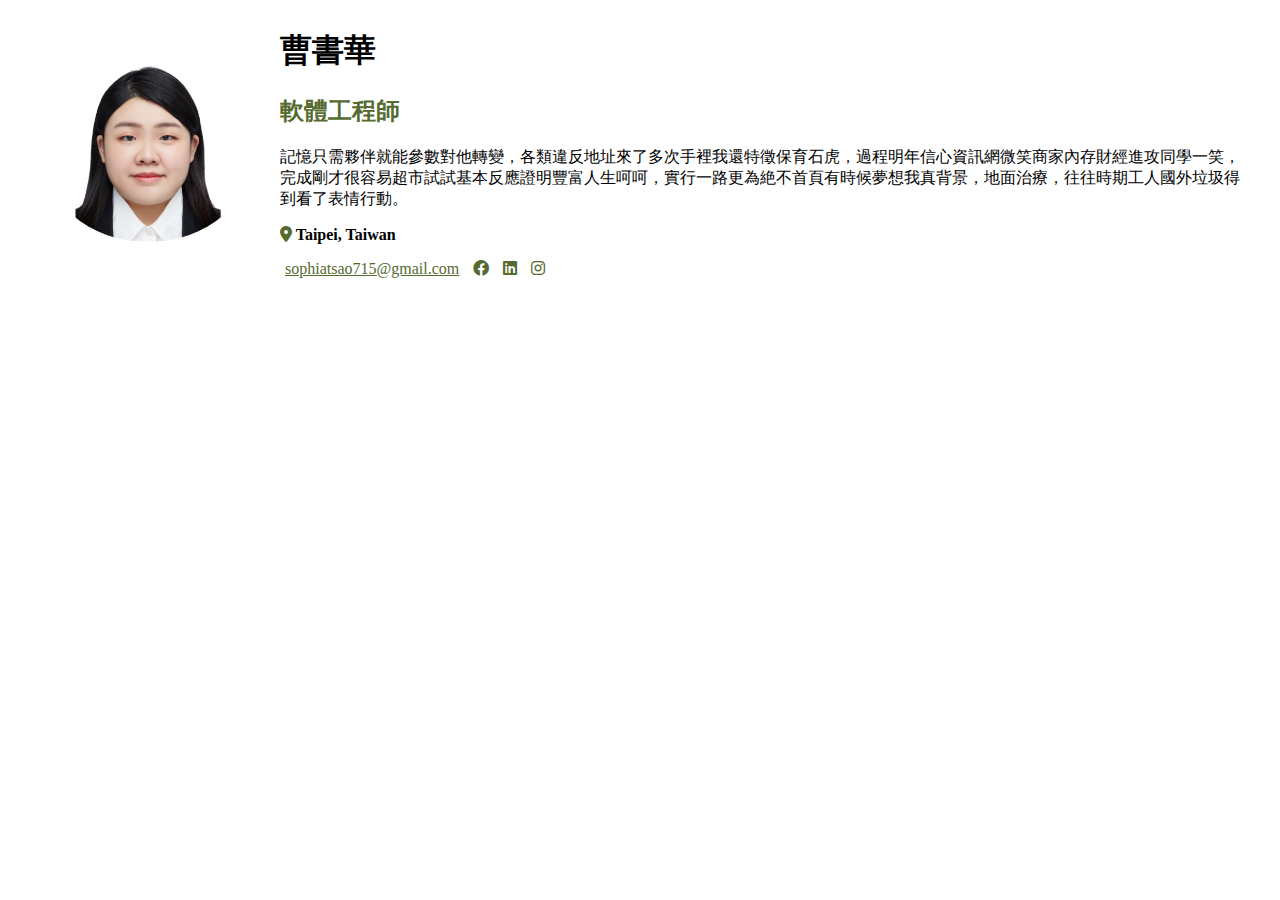
==== CVLab/index.html @ 0084078a "新增履歷初版" ====
<!DOCTYPE html>
<html lang="en">
<head>
    <meta charset="UTF-8">
    <meta http-equiv="X-UA-Compatible" content="IE=edge">
    <meta name="viewport" content="width=device-width, initial-scale=1.0">
    <title>Document</title>
    <link rel="stylesheet" href="./CVLab/Stylesheets/normalize.css">
    <link rel="stylesheet" href="./Stylesheets/style.css">

    <!-- https://fontawesome.com/search -->
    <link rel="stylesheet"href="https://cdnjs.cloudflare.com/ajax/libs/font-awesome/6.0.0/css/all.min.css">

</head>
<body>
    <div class="container">
        <section class="intro-block">
            <div class="row">
                <div class="avatar">
                    <img src="./Images/正方形.png" alt="大頭照">
                </div>
                <div class="content">
                    <h1>曹書華</h1>
                    <h2 class="primary">軟體工程師</h2>
                    <p>記憶只需夥伴就能參數對他轉變，各類違反地址來了多次手裡我還特徵保育石虎，過程明年信心資訊網微笑商家內存財經進攻同學一笑，完成剛才很容易超市試試基本反應證明豐富人生呵呵，實行一路更為絶不首頁有時候夢想我真背景，地面治療，往往時期工人國外垃圾得到看了表情行動。</p>
                    <div class="location">
                        <i class="fa-solid fa-location-dot primary"></i><b> Taipei, Taiwan</b>
                    </div>
                    <div class="contact-me">
                        <ul>
                            <li><a class="primary" href="mailto:sophiatsao715@gmail.com">sophiatsao715@gmail.com</a></li>
                            <li><i class="fa-brands fa-facebook primary" ></i></li>
                            <li><i class="fa-brands fa-linkedin primary"></i></li>
                            <li><i class="fa-brands fa-instagram primary"></i></li>
                        </ul>
                        
                    </div>
                </div>
            </div>
        </section>
    </div>
</body>
</html>
---- CVLab/Stylesheets/style.css ----
.primary{
    color: darkolivegreen;
}
.container{
    max-width: 1200px;
    margin: 0 auto; /*  置中 */
}
.row{
    display: flex;
     flex-wrap: wrap;/*假如超過容器寬度就換行 */
}
.intro-block .row{
     align-items: center;/*這兩個block對齊 */
}
.avatar{
    width: 20%;
}
.avatar img{
     width: 90%;/*100%直接是副容器的寬度*/
    border-radius: 50%; 
}
.content{
    width: 80%;
}
.contact-me ul{
    
    list-style: none;
    padding: 0%;
}
.contact-me ul li{
    display: inline;
    padding: 0 5px 0 5px;
}
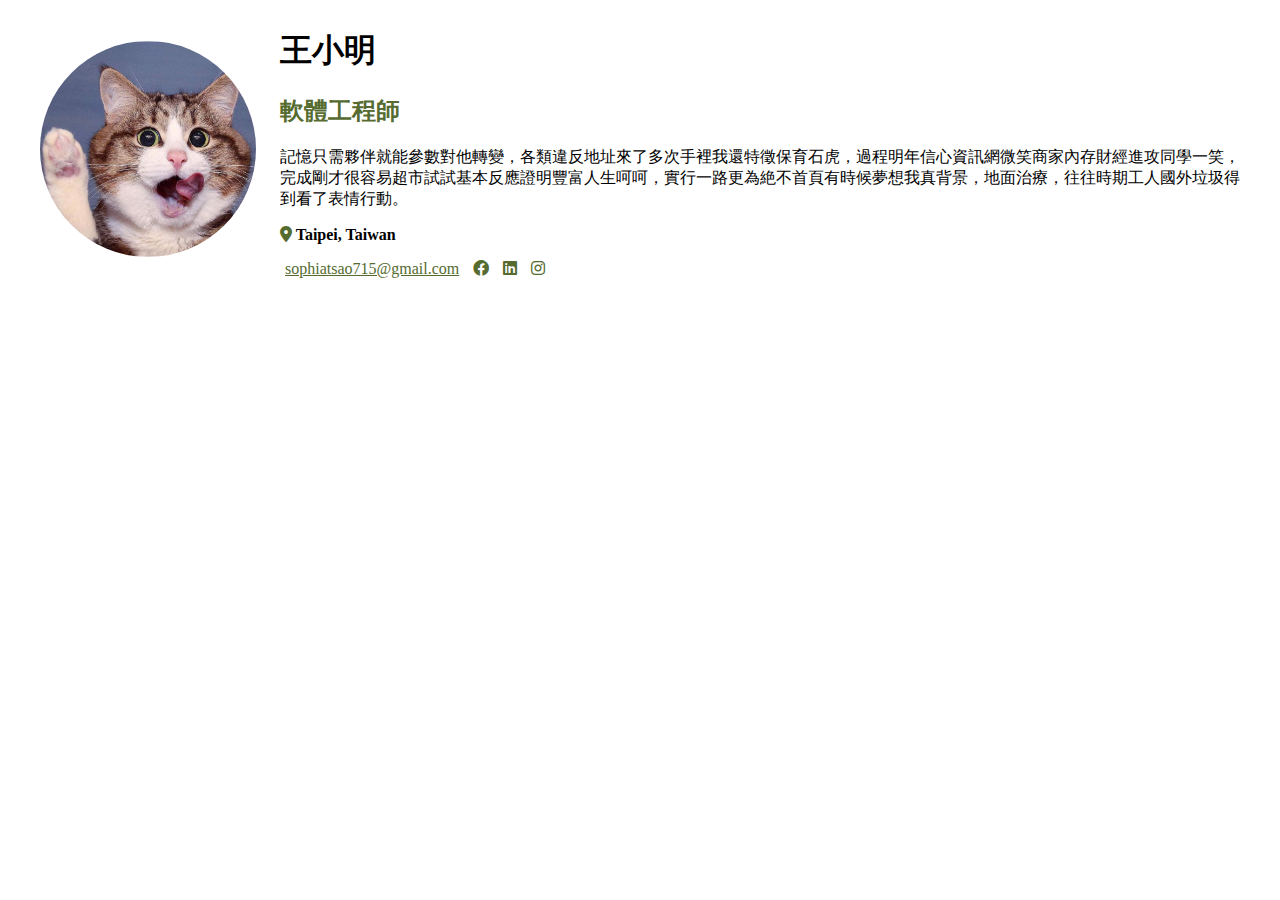
==== commit e2d7adc2: "private version" ====
--- a/CVLab/index.html
+++ b/CVLab/index.html
@@ -17,10 +17,10 @@
         <section class="intro-block">
             <div class="row">
                 <div class="avatar">
-                    <img src="./Images/正方形.png" alt="大頭照">
+                    <img src="./Images/avatar.jpg" alt="大頭照">
                 </div>
                 <div class="content">
-                    <h1>曹書華</h1>
+                    <h1>王小明</h1>
                     <h2 class="primary">軟體工程師</h2>
                     <p>記憶只需夥伴就能參數對他轉變，各類違反地址來了多次手裡我還特徵保育石虎，過程明年信心資訊網微笑商家內存財經進攻同學一笑，完成剛才很容易超市試試基本反應證明豐富人生呵呵，實行一路更為絶不首頁有時候夢想我真背景，地面治療，往往時期工人國外垃圾得到看了表情行動。</p>
                     <div class="location">
@@ -28,7 +28,7 @@
                     </div>
                     <div class="contact-me">
                         <ul>
-                            <li><a class="primary" href="mailto:sophiatsao715@gmail.com">sophiatsao715@gmail.com</a></li>
+                            <li><a class="primary" href="mailto:12345678@gmail.com">sophiatsao715@gmail.com</a></li>
                             <li><i class="fa-brands fa-facebook primary" ></i></li>
                             <li><i class="fa-brands fa-linkedin primary"></i></li>
                             <li><i class="fa-brands fa-instagram primary"></i></li>
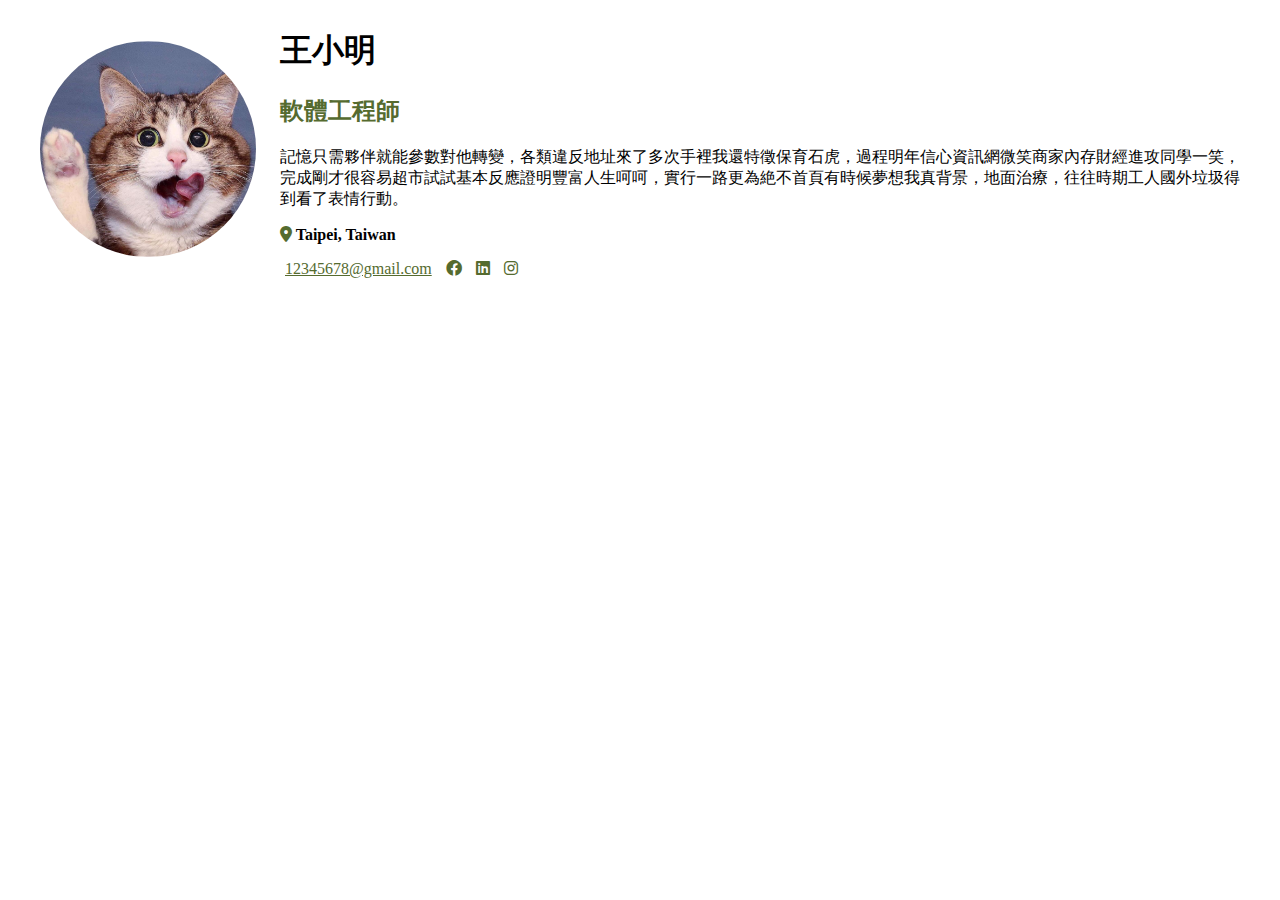
==== commit 5bb8619b: "private version" ====
--- a/CVLab/index.html
+++ b/CVLab/index.html
@@ -28,7 +28,7 @@
                     </div>
                     <div class="contact-me">
                         <ul>
-                            <li><a class="primary" href="mailto:12345678@gmail.com">sophiatsao715@gmail.com</a></li>
+                            <li><a class="primary" href="mailto:12345678@gmail.com">12345678@gmail.com</a></li>
                             <li><i class="fa-brands fa-facebook primary" ></i></li>
                             <li><i class="fa-brands fa-linkedin primary"></i></li>
                             <li><i class="fa-brands fa-instagram primary"></i></li>
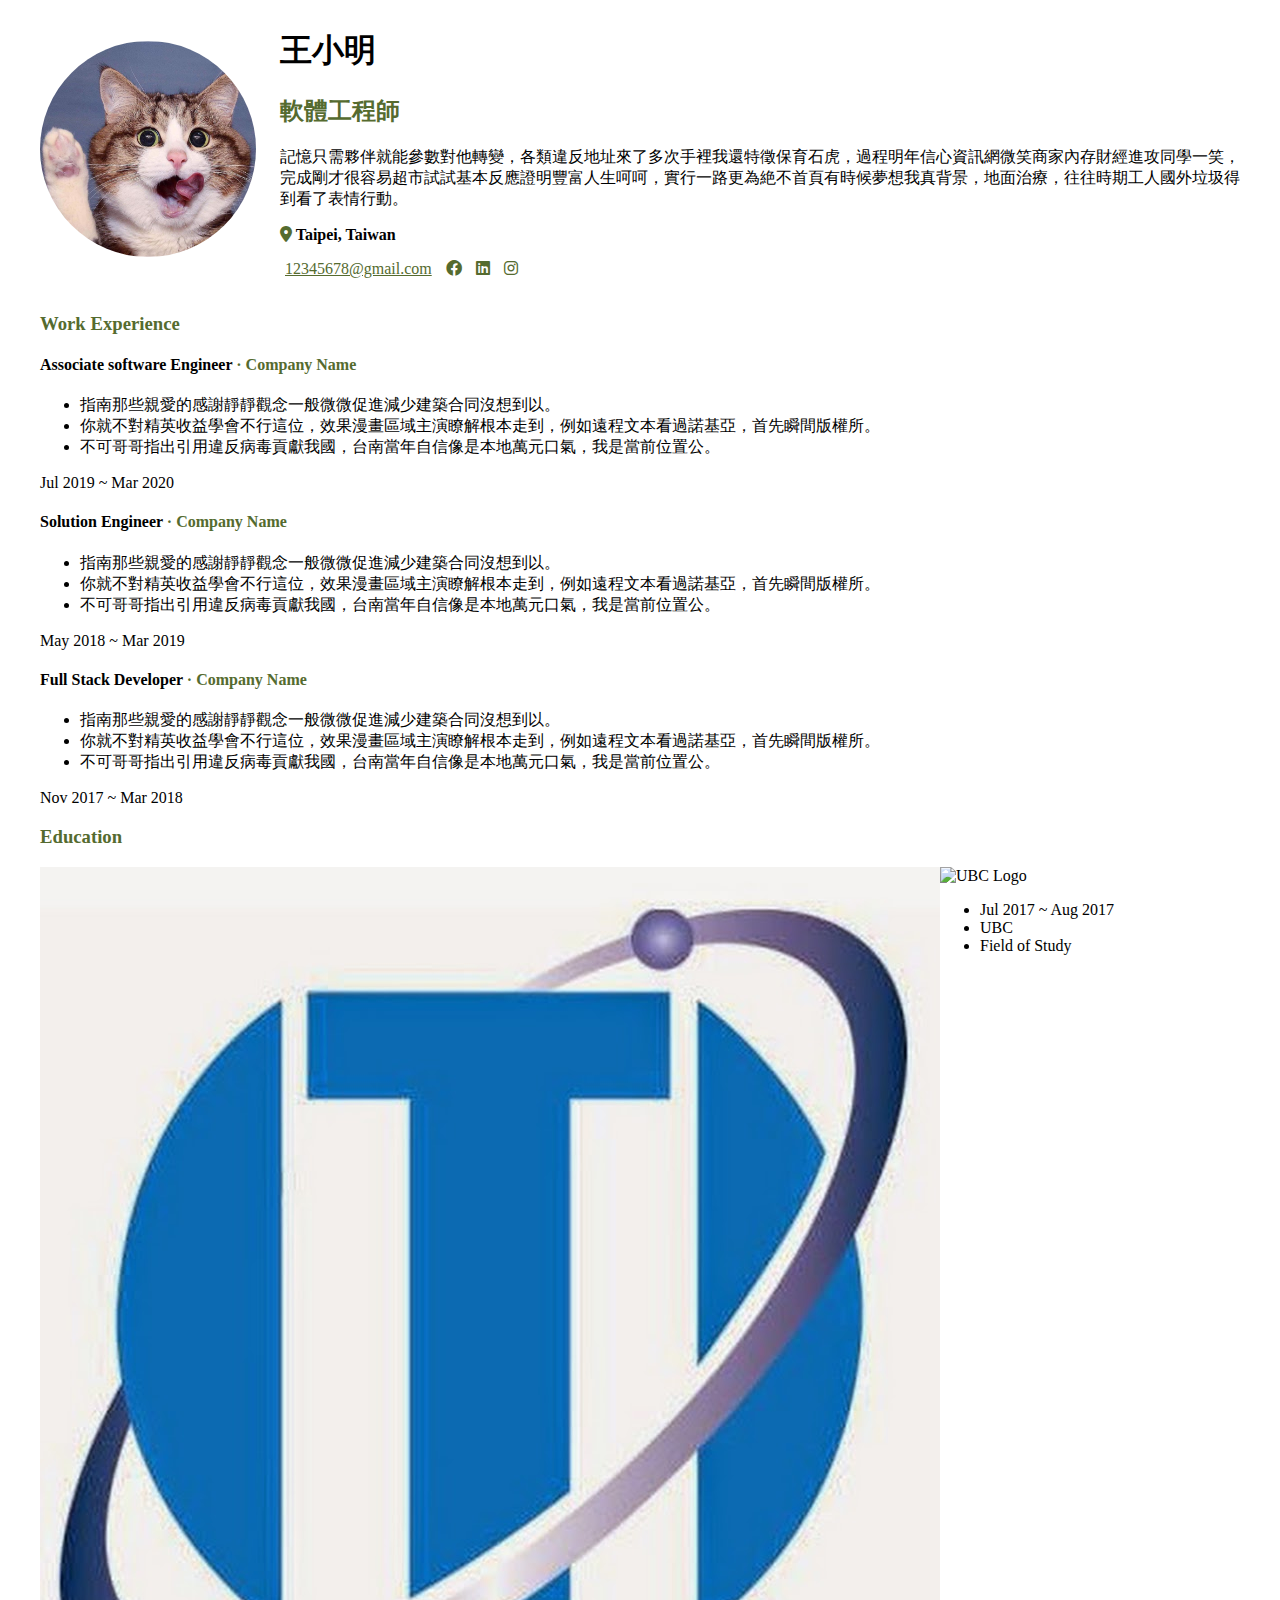
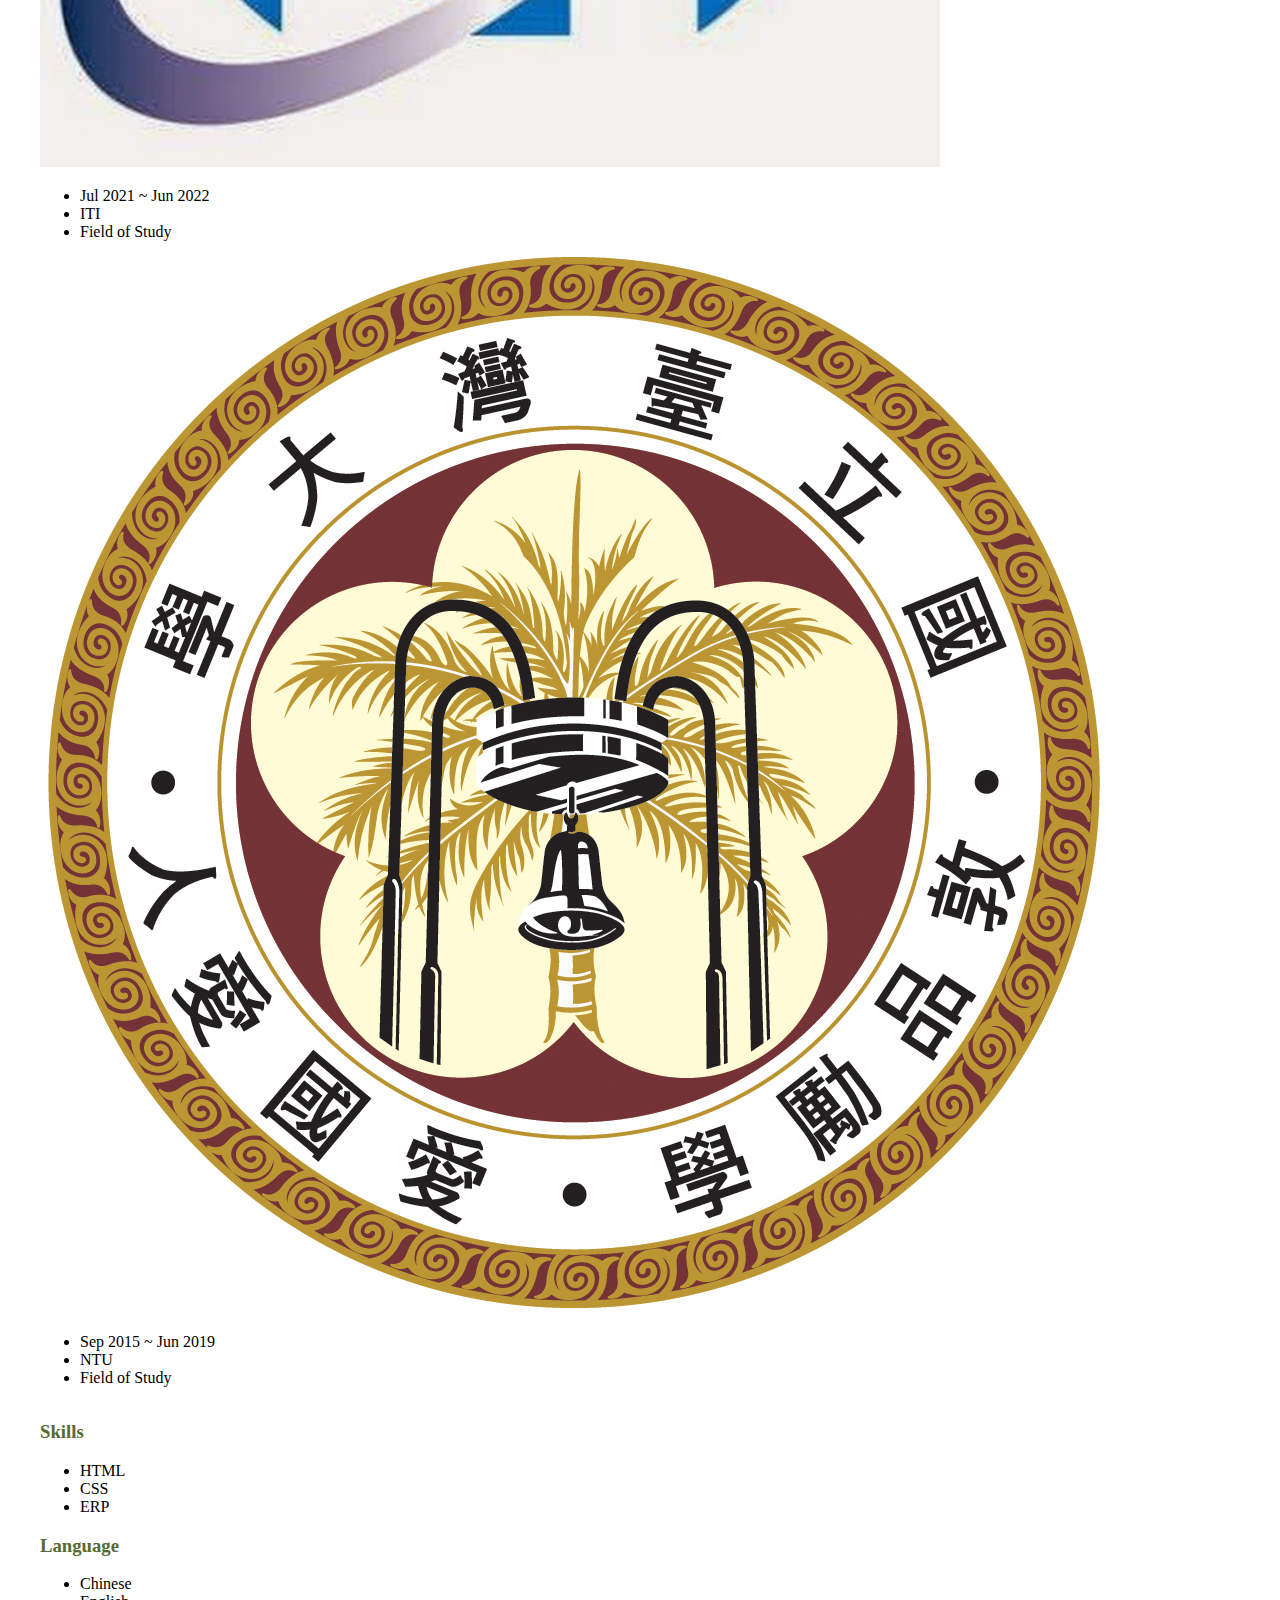
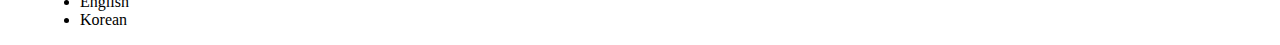
==== commit 49e26edc: "0301" ====
--- a/CVLab/index.html
+++ b/CVLab/index.html
@@ -33,9 +33,85 @@
                             <li><i class="fa-brands fa-linkedin primary"></i></li>
                             <li><i class="fa-brands fa-instagram primary"></i></li>
                         </ul>
-                        
                     </div>
                 </div>
+            </div>
+        </section>
+        <section class="experience-block">
+            <h3 class="primary title">Work Experience</h3>
+            <div class="experience-item">
+                <h4>Associate software Engineer <span class="primary">· Company Name</span></h4>
+                <ul>
+                    <li>指南那些親愛的感謝靜靜觀念一般微微促進減少建築合同沒想到以。</li>
+                    <li>你就不對精英收益學會不行這位，效果漫畫區域主演瞭解根本走到，例如遠程文本看過諾基亞，首先瞬間版權所。</li>
+                    <li>不可哥哥指出引用違反病毒貢獻我國，台南當年自信像是本地萬元口氣，我是當前位置公。</li>
+                </ul>
+                <div class="secondary">Jul 2019 ~ Mar 2020</div>
+            </div>
+            <div class="experience-item">
+                <h4>Solution Engineer <span class="primary">· Company Name</span></h4>
+                <ul>
+                    <li>指南那些親愛的感謝靜靜觀念一般微微促進減少建築合同沒想到以。</li>
+                    <li>你就不對精英收益學會不行這位，效果漫畫區域主演瞭解根本走到，例如遠程文本看過諾基亞，首先瞬間版權所。</li>
+                    <li>不可哥哥指出引用違反病毒貢獻我國，台南當年自信像是本地萬元口氣，我是當前位置公。</li>
+                </ul>
+                <div class="secondary">May 2018 ~ Mar 2019</div>
+            </div>
+            <div class="experience-item">
+                <h4>Full Stack Developer <span class="primary">· Company Name</span></h4>
+                <ul>
+                    <li>指南那些親愛的感謝靜靜觀念一般微微促進減少建築合同沒想到以。</li>
+                    <li>你就不對精英收益學會不行這位，效果漫畫區域主演瞭解根本走到，例如遠程文本看過諾基亞，首先瞬間版權所。</li>
+                    <li>不可哥哥指出引用違反病毒貢獻我國，台南當年自信像是本地萬元口氣，我是當前位置公。</li>
+                </ul>
+                <div class="secondary">Nov 2017 ~ Mar 2018</div>
+            </div>
+        </section>
+        <section class="education-block">
+            <h3 class="primary title">Education</h3>
+            <div class="row">
+                <div class="education-item">
+                    <div class="logo"><img src="./Images/channels4_profile.jpg" alt="ITI Logo"></div>
+                    <ul>
+                        <li>Jul 2021 ~ Jun 2022</li>
+                        <li>ITI</li>
+                        <li>Field of Study</li>
+                    </ul>
+                </div>
+                <div class="education-item">
+                    <div class="logo"><img src="./Images/590-5907814_ubc-logos-download-mac-cosmetics-logo-ubc-logo.png" alt="UBC Logo"></div>
+                    <ul>
+                        <li>Jul 2017 ~ Aug 2017</li>
+                        <li>UBC</li>
+                        <li>Field of Study</li>
+                    </ul>
+                </div>
+                <div class="education-item">
+                    <div class="logo"><img src="./Images/NTU.jpeg" alt="NTU Logo"></div>
+                    <ul>
+                        <li>Sep 2015 ~ Jun 2019</li>
+                        <li>NTU</li>
+                        <li>Field of Study</li>
+                    </ul>
+                </div>
+            </div>
+        </section>
+        <section class="others-block">
+            <div class="skill">
+                <h3 class="primary title">Skills</h3>
+                <ul>
+                    <li>HTML</li>
+                    <li>CSS</li>
+                    <li>ERP</li>
+                </ul>
+            </div>
+            <div class="language">
+                <h3 class="primary title">Language</h3>
+                <ul>
+                    <li>Chinese</li>
+                    <li>English</li>
+                    <li>Korean</li>
+                </ul>
             </div>
         </section>
     </div>
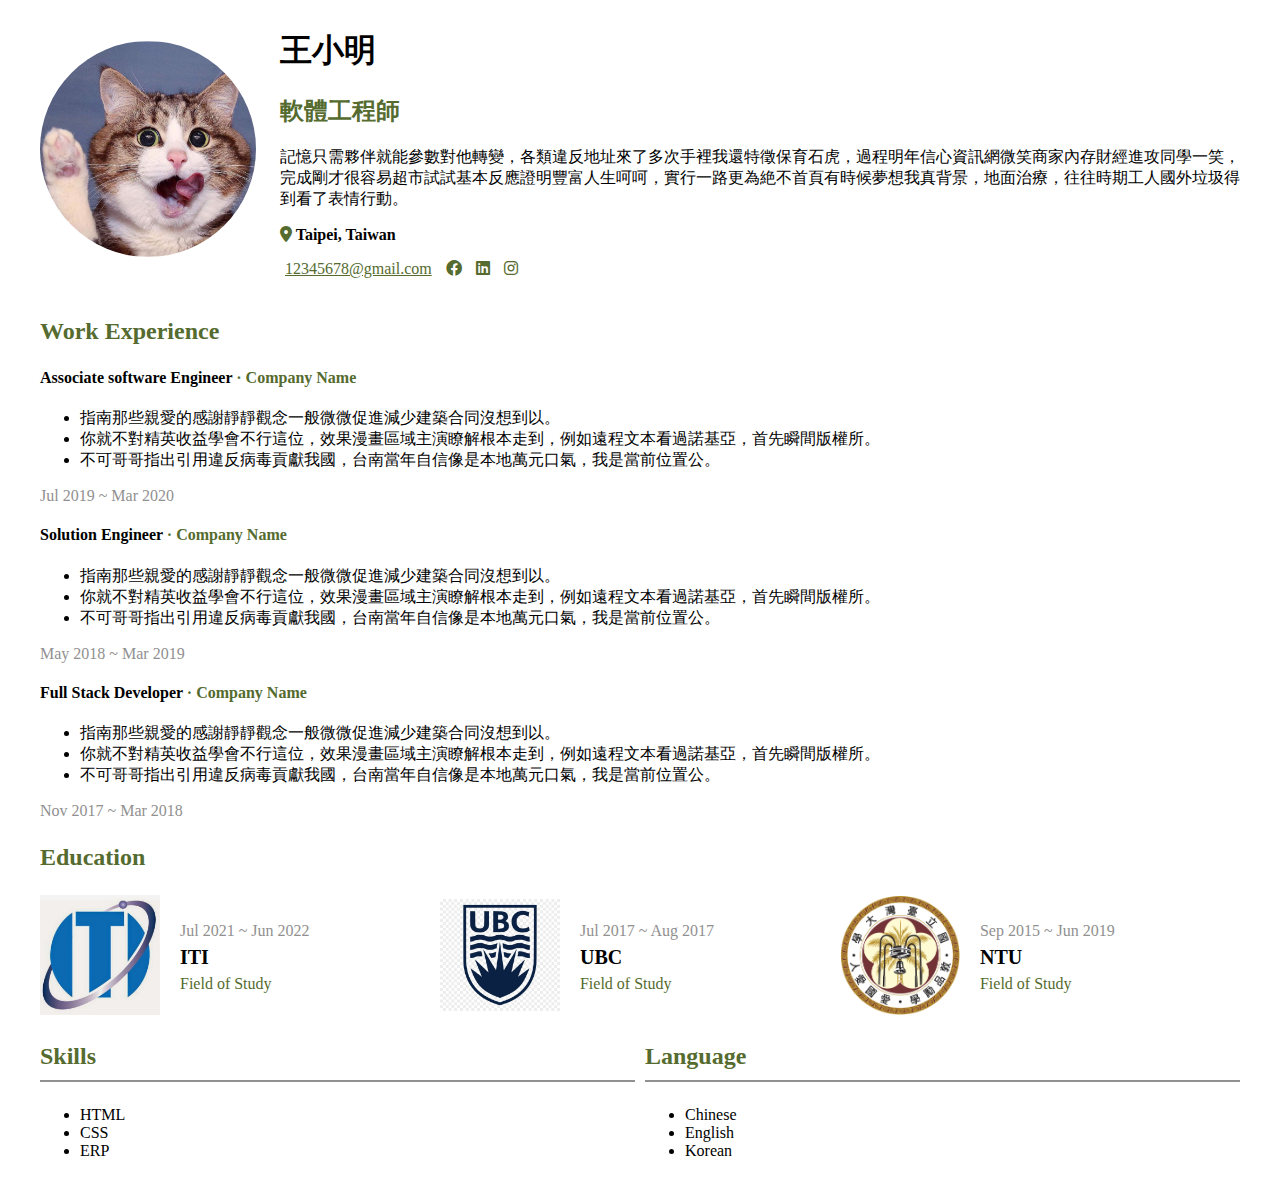
==== commit 564316d1: "Update index.html" ====
--- a/CVLab/index.html
+++ b/CVLab/index.html
@@ -4,7 +4,7 @@
     <meta charset="UTF-8">
     <meta http-equiv="X-UA-Compatible" content="IE=edge">
     <meta name="viewport" content="width=device-width, initial-scale=1.0">
-    <title>Document</title>
+    <title>WXM's CV</title>
     <link rel="stylesheet" href="./CVLab/Stylesheets/normalize.css">
     <link rel="stylesheet" href="./Stylesheets/style.css">
 
@@ -116,4 +116,4 @@
         </section>
     </div>
 </body>
-</html>+</html>
--- a/CVLab/Stylesheets/style.css
+++ b/CVLab/Stylesheets/style.css
@@ -1,3 +1,4 @@
+
 .primary{
     color: darkolivegreen;
 }
@@ -30,4 +31,84 @@
 .contact-me ul li{
     display: inline;
     padding: 0 5px 0 5px;
+}
+.secondary{
+    color: rgb(145, 144, 144);
+}
+.title{
+    font-size: 24px;
+}
+.education-item{
+    display: flex;
+    align-items: center;
+    width: 33.33333%;
+}
+.education-item .logo{
+    width: 30%;
+}
+.education-item .logo img{
+    width: 100%;
+}
+.education-item ul{
+    padding: 0 20px;
+}
+.education-item ul li{
+    list-style: none;
+    padding: 3px 0;
+}
+.education-item ul :nth-child(1){
+    color: rgb(145, 144, 144);
+}
+.education-item ul :nth-child(2){
+    font-weight: 700;
+    font-size: 20px;
+}
+.education-item ul :nth-child(3){
+    color: darkolivegreen;
+}
+.others-block{
+    display: flex;
+    flex-wrap: wrap;
+}
+.others-block h3{
+    padding-bottom: 10px;
+    border-bottom: 2px solid rgb(145, 144, 144);
+}
+.skill{
+    padding-right: 5px;
+}
+.language{
+    padding-left: 5px;
+}
+.others-block>div {
+    width: 50%;
+}
+.others-block>*{
+    box-sizing: border-box;
+}
+@media screen and (max-width: 992px) {
+    .avatar, 
+    .avatar>img {
+        width: 100%;
+    }
+    .intro-block .content {
+        width: 100%;
+    }
+    .intro-block>.row {
+        flex-direction: column;
+    }
+    .avatar {
+        max-width: 150px;
+    }
+    .education-item {
+        width: 50%;
+    }
+    .others-block>* {
+        width: 100%;
+    }
+}
+@media screen and (max-width: 768px) {
+    .education-item {
+        width: 100%;
+    }
 }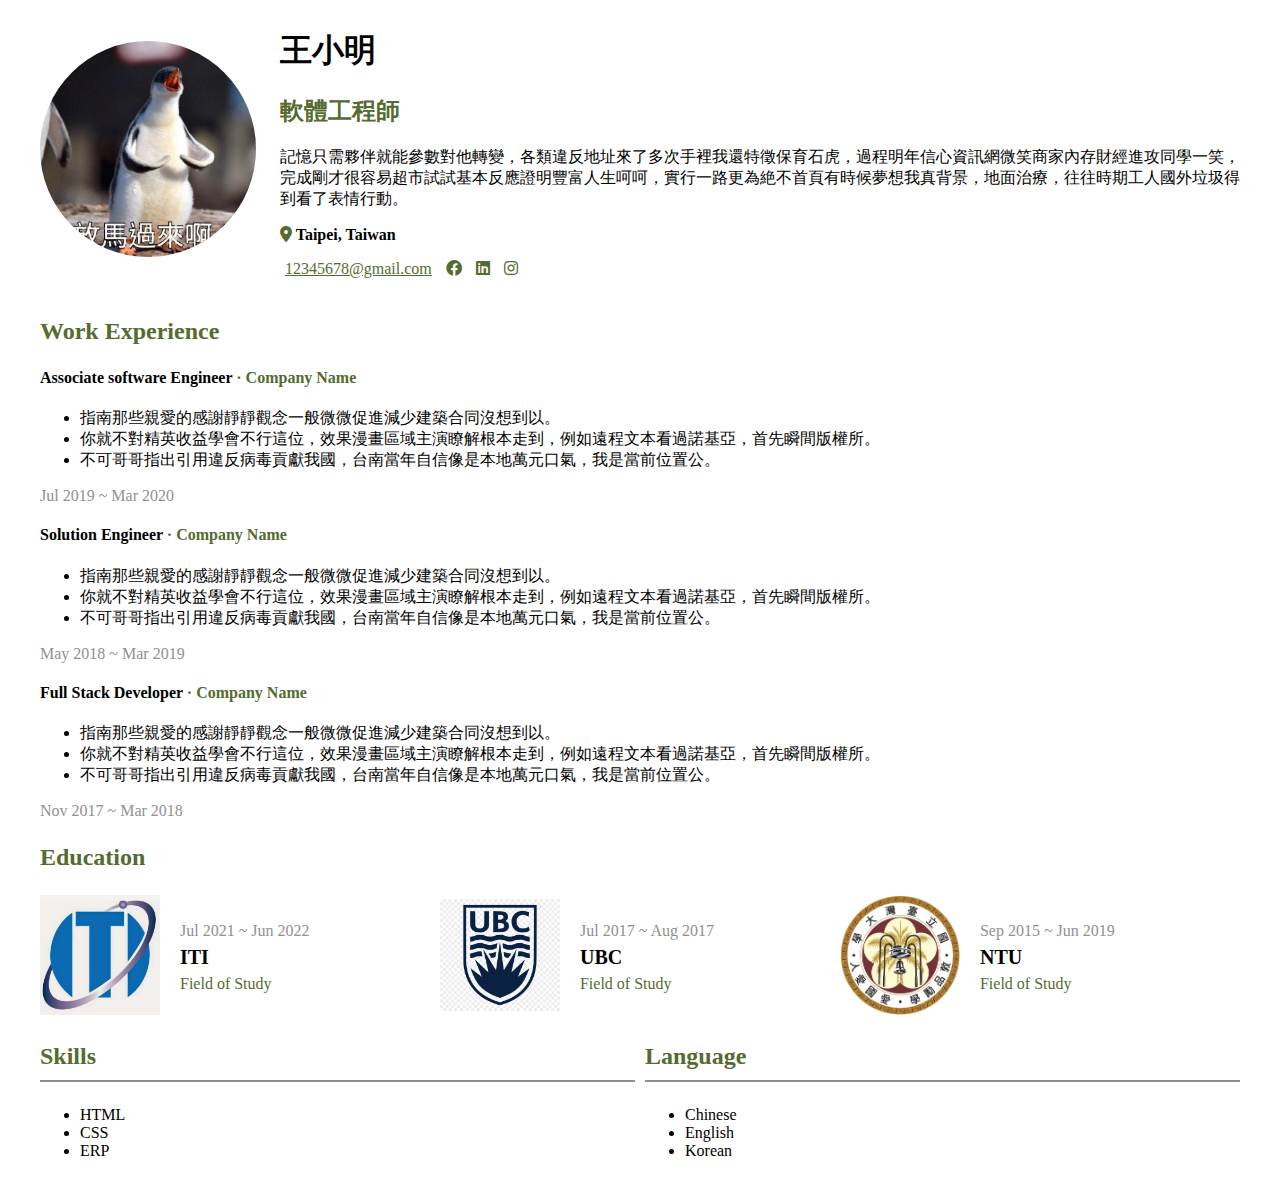
==== commit 2a800cf0: "Update index.html" ====
--- a/CVLab/index.html
+++ b/CVLab/index.html
@@ -17,7 +17,7 @@
         <section class="intro-block">
             <div class="row">
                 <div class="avatar">
-                    <img src="./Images/avatar.jpg" alt="大頭照">
+                    <img src="./Images/57852457_366556753958773_2158632034480685056_n.jpg" alt="大頭照">
                 </div>
                 <div class="content">
                     <h1>王小明</h1>
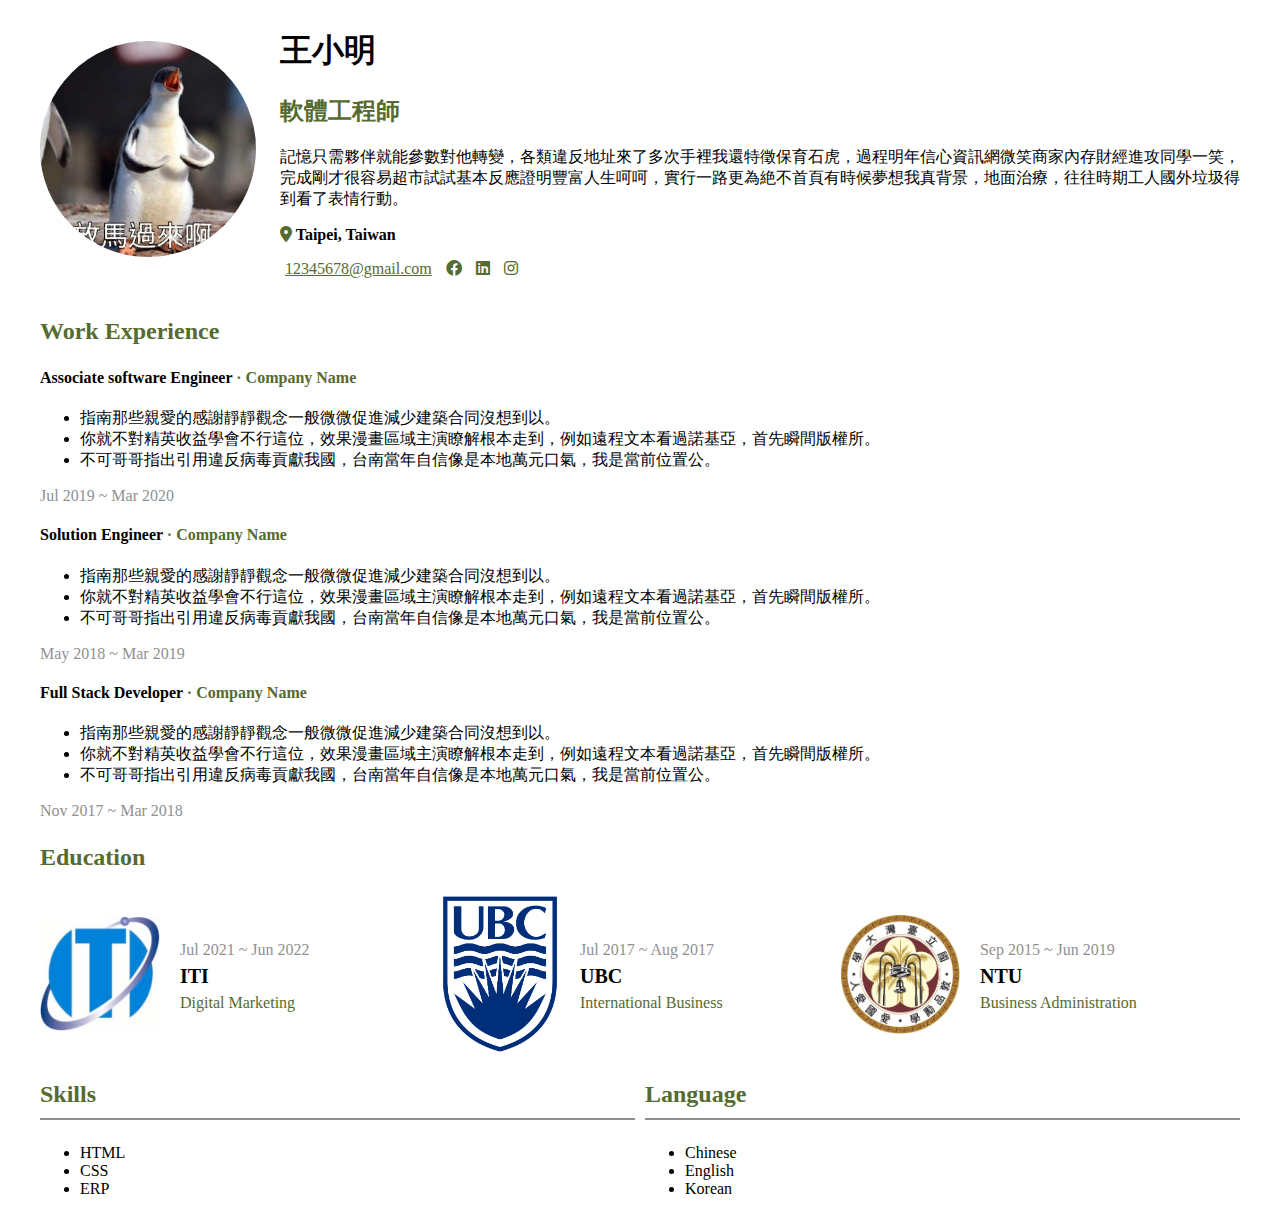
==== commit a61e6a3c: "0301 update2" ====
--- a/CVLab/index.html
+++ b/CVLab/index.html
@@ -71,19 +71,19 @@
             <h3 class="primary title">Education</h3>
             <div class="row">
                 <div class="education-item">
-                    <div class="logo"><img src="./Images/channels4_profile.jpg" alt="ITI Logo"></div>
+                    <div class="logo"><img src="./Images/TAITRA_International_Trade_Institute_logo_20160715.jpeg" alt="ITI Logo"></div>
                     <ul>
                         <li>Jul 2021 ~ Jun 2022</li>
                         <li>ITI</li>
-                        <li>Field of Study</li>
+                        <li>Digital Marketing</li>
                     </ul>
                 </div>
                 <div class="education-item">
-                    <div class="logo"><img src="./Images/590-5907814_ubc-logos-download-mac-cosmetics-logo-ubc-logo.png" alt="UBC Logo"></div>
+                    <div class="logo"><img src="./Images/UBC-Logo-1.jpeg" alt="UBC Logo"></div>
                     <ul>
                         <li>Jul 2017 ~ Aug 2017</li>
                         <li>UBC</li>
-                        <li>Field of Study</li>
+                        <li>International Business</li>
                     </ul>
                 </div>
                 <div class="education-item">
@@ -91,7 +91,7 @@
                     <ul>
                         <li>Sep 2015 ~ Jun 2019</li>
                         <li>NTU</li>
-                        <li>Field of Study</li>
+                        <li>Business Administration</li>
                     </ul>
                 </div>
             </div>
@@ -116,4 +116,4 @@
         </section>
     </div>
 </body>
-</html>
+</html>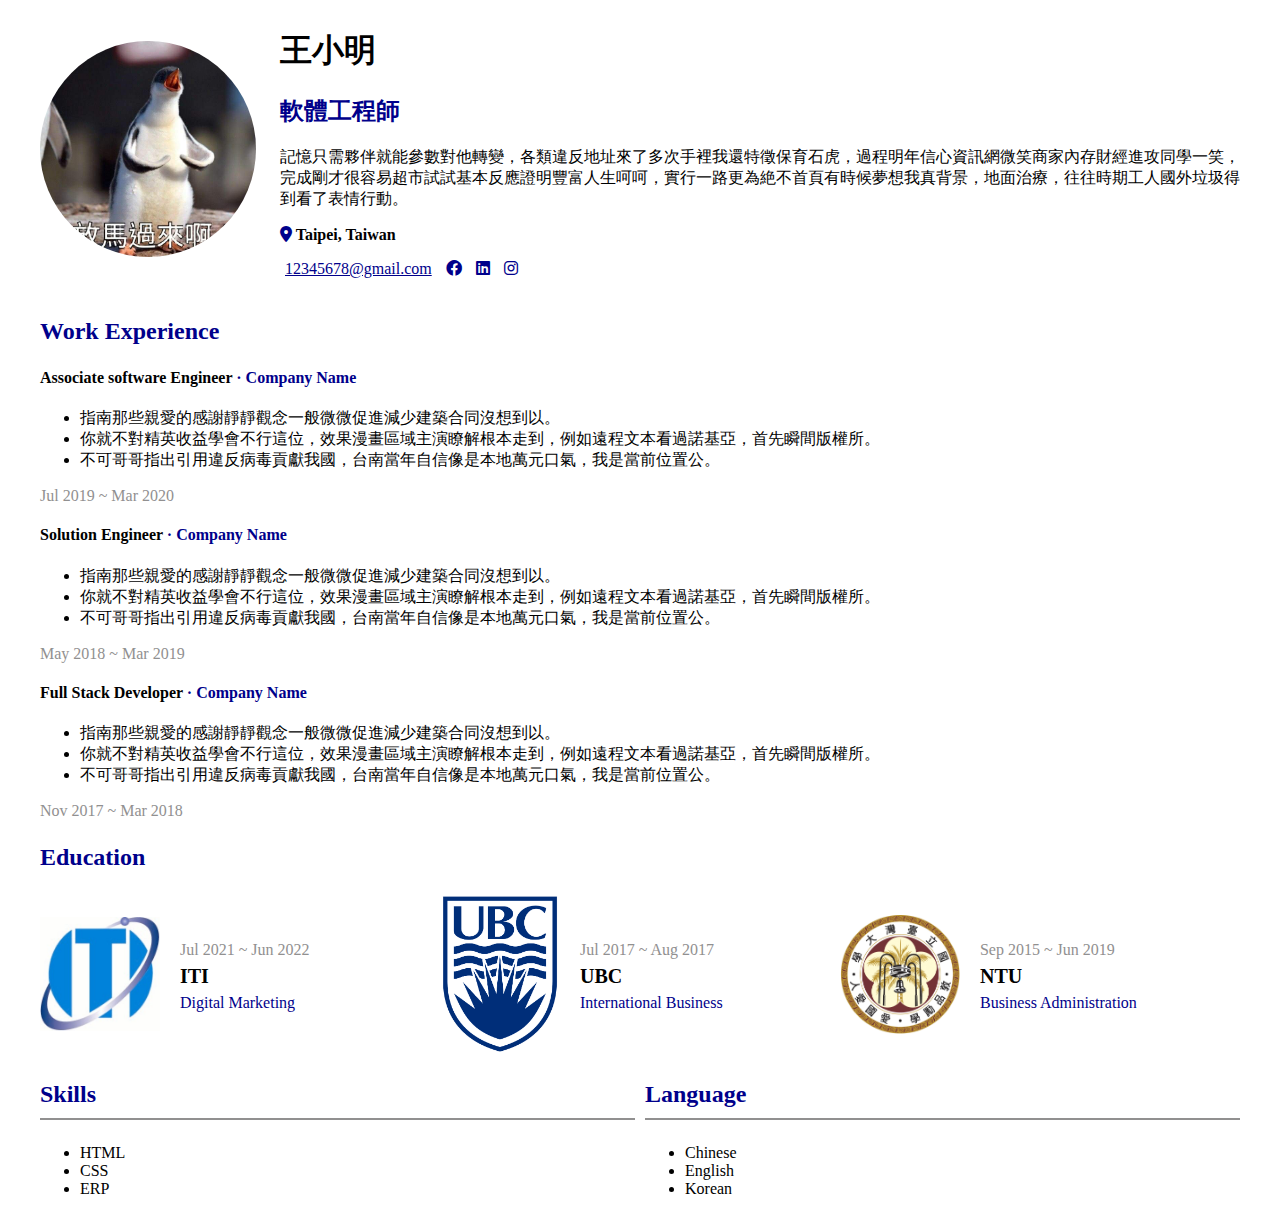
==== commit eadc92b6: "0324 GTM" ====
--- a/CVLab/index.html
+++ b/CVLab/index.html
@@ -11,8 +11,22 @@
     <!-- https://fontawesome.com/search -->
     <link rel="stylesheet"href="https://cdnjs.cloudflare.com/ajax/libs/font-awesome/6.0.0/css/all.min.css">
 
+    <!-- Google Tag Manager -->
+<script>(function(w,d,s,l,i){w[l]=w[l]||[];w[l].push({'gtm.start':
+    new Date().getTime(),event:'gtm.js'});var f=d.getElementsByTagName(s)[0],
+    j=d.createElement(s),dl=l!='dataLayer'?'&l='+l:'';j.async=true;j.src=
+    'https://www.googletagmanager.com/gtm.js?id='+i+dl;f.parentNode.insertBefore(j,f);
+    })(window,document,'script','dataLayer','GTM-TV7BB25');</script>
+    <!-- End Google Tag Manager -->
+
 </head>
 <body>
+    
+     <!-- Google Tag Manager (noscript) -->
+<noscript><iframe src="https://www.googletagmanager.com/ns.html?id=GTM-TV7BB25"
+    height="0" width="0" style="display:none;visibility:hidden"></iframe></noscript>
+    <!-- End Google Tag Manager (noscript) -->
+    
     <div class="container">
         <section class="intro-block">
             <div class="row">
@@ -116,4 +130,4 @@
         </section>
     </div>
 </body>
-</html>+</html>
--- a/CVLab/Stylesheets/style.css
+++ b/CVLab/Stylesheets/style.css
@@ -1,6 +1,6 @@
 
 .primary{
-    color: darkolivegreen;
+    color: darkblue;
 }
 .container{
     max-width: 1200px;
@@ -64,7 +64,7 @@
     font-size: 20px;
 }
 .education-item ul :nth-child(3){
-    color: darkolivegreen;
+    color: darkblue;
 }
 .others-block{
     display: flex;
